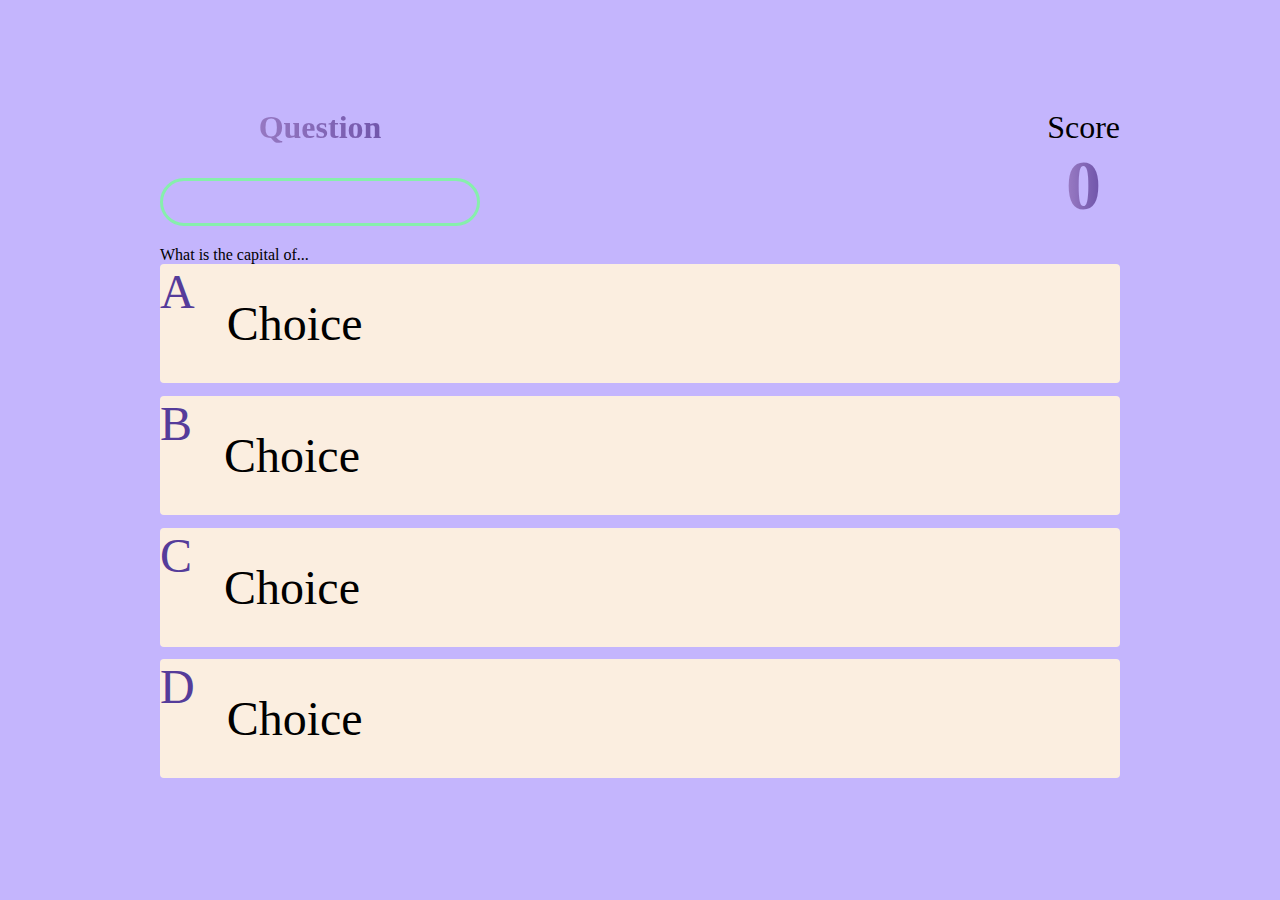
==== quiz.html @ 75fe2fe5 "committing additional styling to the foundation" ====
<!DOCTYPE html>
<html lang="en">

<head>
    <meta charset="UTF-8">
    <meta name="viewport" content="width=device-width, initial-scale=1.0">
    <title>Quiz page</title>
    <link rel="stylesheet" href="style.css">
    <link rel="stylesheet" href="quiz.css">
</head>

<body>
    <div class="container">
        <div id="quiz" class="justify-center flex-column">
            <div id="hud">
                <div class="hud-item">
                    <h1 id="progressText" class="hud-prefix">
                        Question
                    </h1>
                    <div id="progressBar">
                        <div id="progressBarFull"></div>
                    </div>
                </div>
                <div class="hud-item">
                    <p class="hud-prefix">
                        Score
                    </p>
                    <h1 class="hud-main-text" id="score">
                        0
                    </h1>
                </div>
            </div>
            <div id="question">What is the capital of...</div>
            <div class="choice-container">
                <p class="choice-prefix">A</p>
                <p class="choice-text" data-number="1">Choice</p>
            </div>
            <div class="choice-container">
                <p class="choice-prefix">B</p>
                <p class="choice-text" data-number="1">Choice</p>
            </div>
            <div class="choice-container">
                <p class="choice-prefix">C</p>
                <p class="choice-text" data-number="1">Choice</p>
            </div>
            <div class="choice-container">
                <p class="choice-prefix">D</p>
                <p class="choice-text" data-number="1">Choice</p>
            </div>
        </div>
    </div>
    </div>
    <script src="quiz.js"></script>
</body>

</html>
---- style.css ----
:root {
    background-color: #c4b5fd;
}

* {
    box-sizing: border-box;
    margin: 0;
    padding: 0;
    font-size: 100%;
    font-family: copperplate, fantasy;
}

h1 {
    font-size 5.4rem;
    color: #422800;
    margin-bottom: 20px;
    font-size: 70px;
    font-weight: 600;
    background-image: linear-gradient(to left, #553c9a, #b393d3);
    color: transparent;
    background-clip: text;
    -webkit-background-clip: text;
}

h2 {
    font-size: 4.2rem;
    margin-bottom: 4rem;
}

.container {
    width: 100vw;
    height: 100vh;
    display: flex;
    justify-content: center;
    align-items: center;
    max-width: 8-rem;
    margin: 0 auto;
    padding: 2rem;
}

.flex-column {
    display: flex;
    flex-direction: column;
}

.flex-center {
    justify-content: center;
    align-lines: center;
}

.justify-center {
    justify-content: center;
}

.text-center {
    text-align: center;
}

.hidden {
    display: none;
}

.btn {

    background-color: #fbeee0;
    border: 2px solid #422800;
    border-radius: 30px;
    box-shadow: #422800 4px 4px 0 0;
    color: #422800;
    cursor: pointer;
    display: inline-block;
    font-weight: 600;
    font-size: 18px;
    padding: 0 18px;
    line-height: 50px;
    text-align: center;
    text-decoration: none;
    user-select: none;
    -webkit-user-select: none;
    touch-action: manipulation;
    margin-bottom: 20px;
}

.button-74:hover {
    background-color: #fff;
}

.button-74:active {
    box-shadow: #422800 2px 2px 0 0;
    transform: translate(2px, 2px);
}

@media (min-width: 768px) {
    .button-74 {
        min-width: 120px;
        padding: 0 25px;
    }
}

.btn:hover {
    cursor: pointer;
    box-shadow: 0 0.4rem 1.4rem 0 rgba(8, 114, 244, 0.6);
    transition: transform 150ms;
    transform: scale(1.03);
}

.btn[disabled]:hover {
    cursor: not-allowed;
    box-shadow: none;
    transform: none;
}
---- quiz.css ----
.choice-container {

    display: flex;
    margin-bottom: 0.8rem;
    width: 100%;
    border-radius: 4px;
    background: #fbeee0;
    font-size: 3rem;
    min-width: 60rem;
}

.choice-container:hover {
    cursor: pointer;
    box-shadow: 0 0.4rem 1.4rem 0 rgba(8, 114, 244, 0.6);
    transition: transform 150ms;
    transform: scale(1.03);
}

.choice-prefix {
    padding: 2rem 2.5;
    color: #553c9a;
}

.choice-text {
    padding: 2rem;
    width: 100%;
}

.correct {
    background: linear-gradient(32 deg, #86efac)100%;
}

.incorrect {
    background: linear-gradient(32 deg, #d97706)100%;
}

#hud {
    display: flex;
    justify-content: space-between;
}

.hud-prefix {
    text-align: center;
    font-size: 2rem;
}

.hud-main-text {
    text-align: center;
}

#progressBar {
    width: 20rem;
    height: 3rem;
    border: 0.2rem solid #86efac;
    margin-top: 2rem;
    border-radius: 50px;
    overflow:
}

#progressBarFull {
    height: 100%;
    background: #86efac;
    width: 0%;
}

@media screen and (max-width: 768) {
    .choice-container {
        min-width: 40rem
    }
}
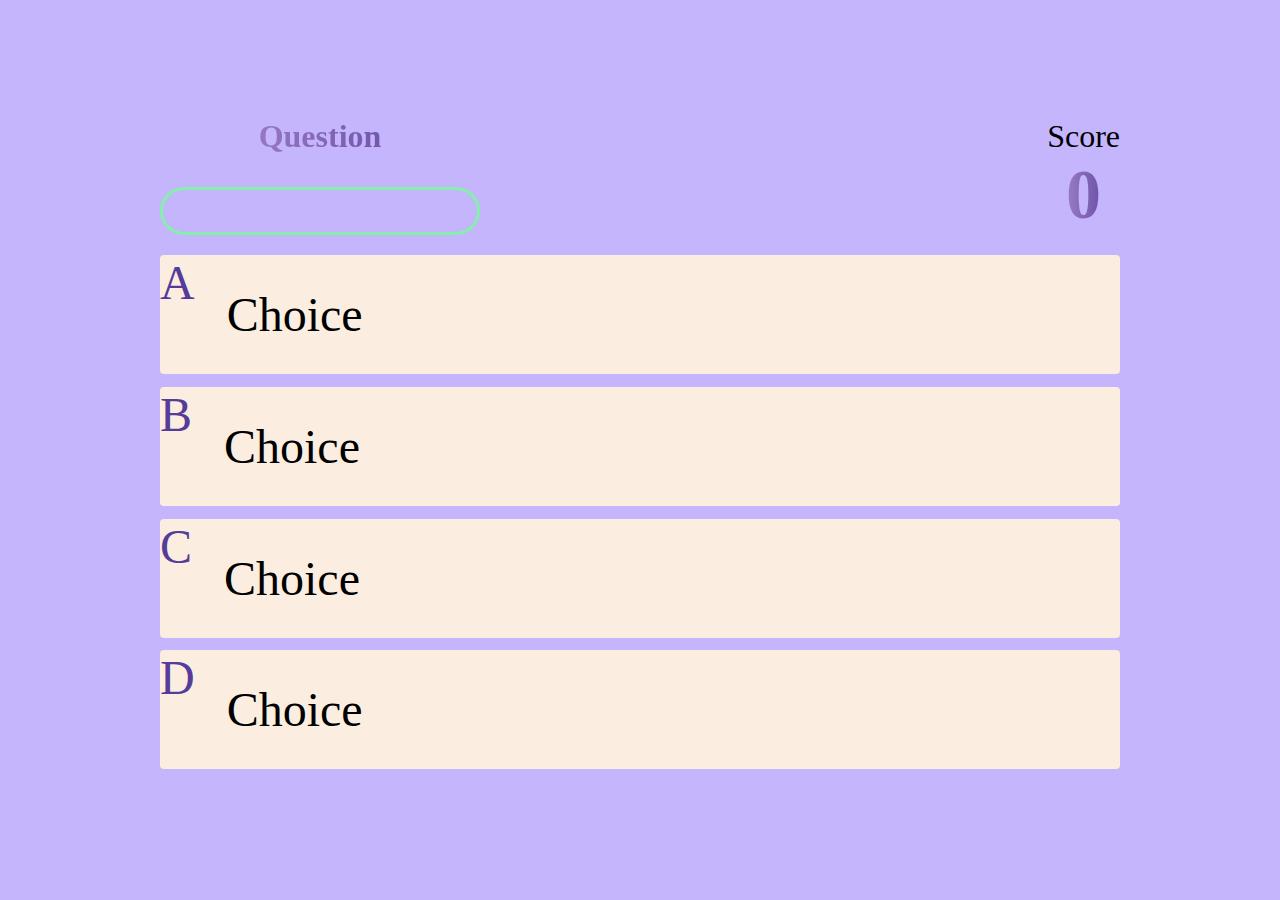
==== commit 14202f1b: "committing latest changes including js code" ====
--- a/quiz.html
+++ b/quiz.html
@@ -30,7 +30,8 @@
                     </h1>
                 </div>
             </div>
-            <div id="question">What is the capital of...</div>
+            <div id="question"></div>
+
             <div class="choice-container">
                 <p class="choice-prefix">A</p>
                 <p class="choice-text" data-number="1">Choice</p>
--- a/style.css
+++ b/style.css
@@ -11,7 +11,7 @@
 }
 
 h1 {
-    font-size 5.4rem;
+    font-size: 5.4rem;
     color: #422800;
     margin-bottom: 20px;
     font-size: 70px;
@@ -45,7 +45,7 @@
 
 .flex-center {
     justify-content: center;
-    align-lines: center;
+    align-items: center;
 }
 
 .justify-center {
--- a/quiz.css
+++ b/quiz.css
@@ -54,7 +54,7 @@
     border: 0.2rem solid #86efac;
     margin-top: 2rem;
     border-radius: 50px;
-    overflow:
+    overflow: scroll;
 }
 
 #progressBarFull {
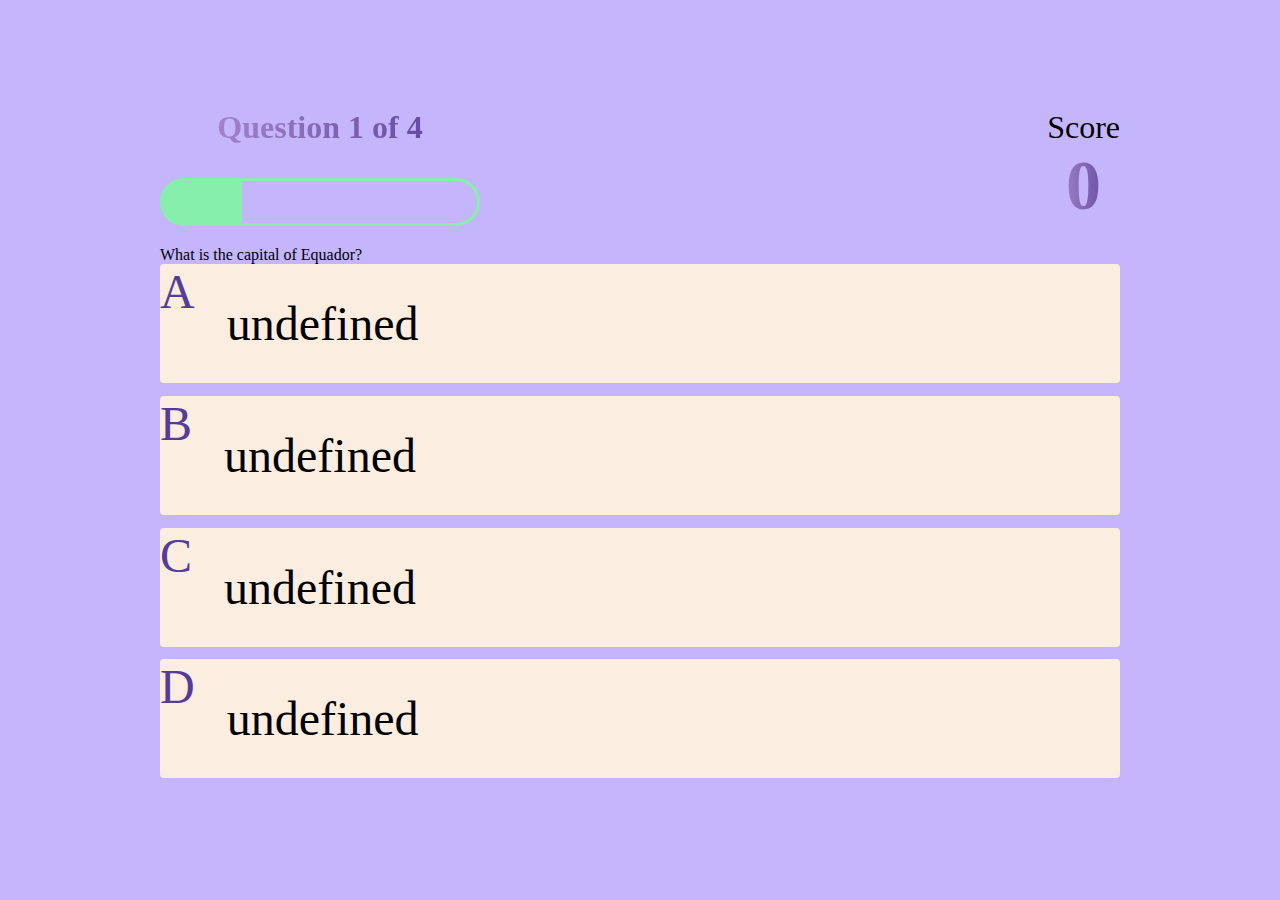
==== commit a8d59940: "Co-authored-by: Alfie <alfredonline@users.noreply.github.com>" ====
--- a/quiz.html
+++ b/quiz.html
@@ -30,7 +30,7 @@
                     </h1>
                 </div>
             </div>
-            <div id="question"></div>
+            <div id="question">to be added</div>
 
             <div class="choice-container">
                 <p class="choice-prefix">A</p>
--- a/style.css
+++ b/style.css
@@ -71,7 +71,7 @@
     display: inline-block;
     font-weight: 600;
     font-size: 18px;
-    padding: 0 18px;
+    padding: 0 120px;
     line-height: 50px;
     text-align: center;
     text-decoration: none;
@@ -79,6 +79,7 @@
     -webkit-user-select: none;
     touch-action: manipulation;
     margin-bottom: 20px;
+
 }
 
 .button-74:hover {
